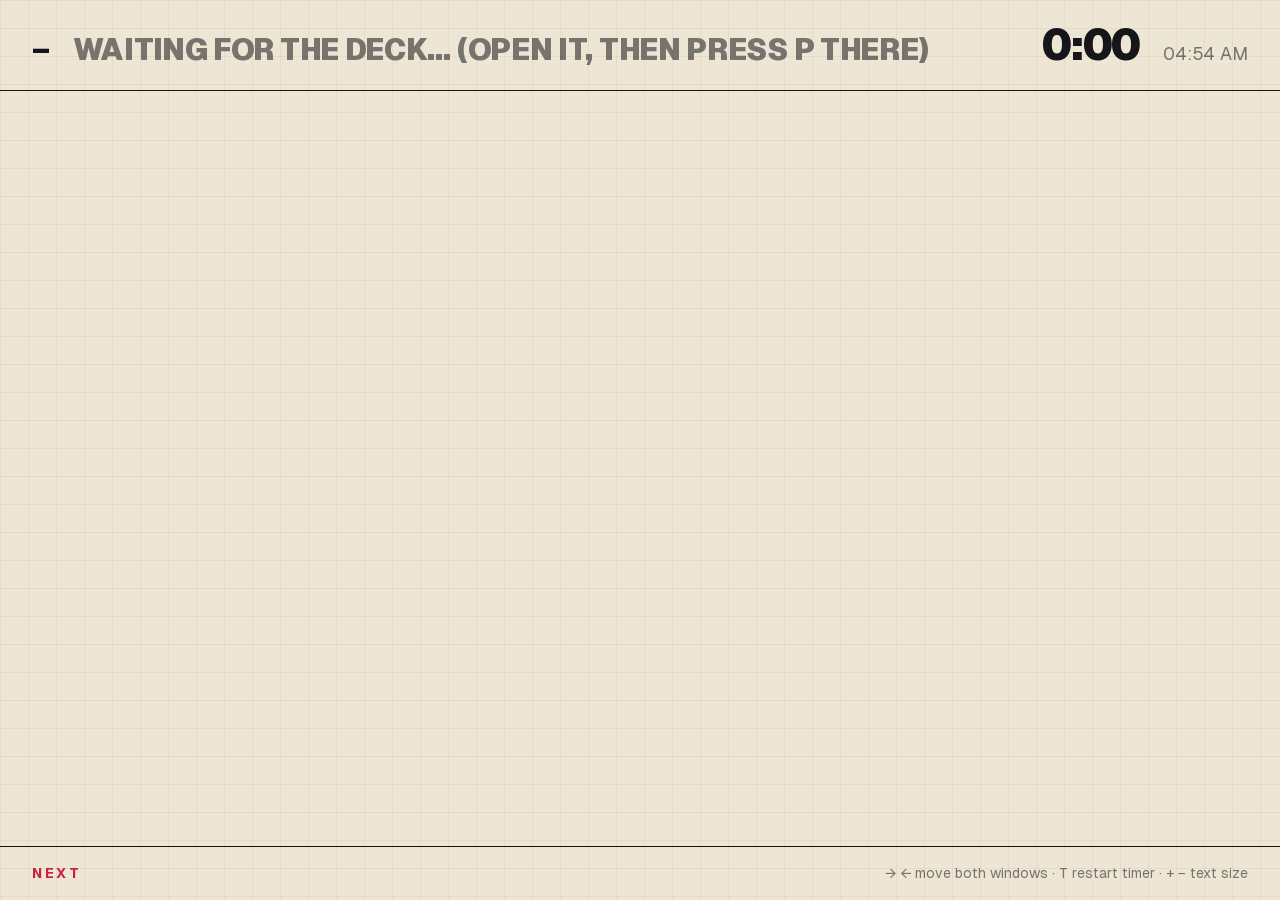
==== presenter.html @ 5114ce72 "Presenter view (P): notes from a local notes.md, kept in step with the deck Co-Authored-By: Claude O" ====
<!doctype html>
<html lang="en">
<head>
  <meta charset="utf-8">
  <meta name="viewport" content="width=device-width, initial-scale=1">
  <meta name="robots" content="noindex">
  <title>Working Drawings · notes</title>
  <link rel="stylesheet" href="css/geist.css">
  <style>
    :root { --paper: #EDE6D5; --card: #f7f3e8; --ink: #16161A; --red: #C8223F; --soft: rgba(22, 22, 26, .55); }
    * { box-sizing: border-box; }
    html, body { margin: 0; height: 100%; }
    body { background: var(--paper); color: var(--ink); font-family: "Geist", system-ui, sans-serif; display: grid; grid-template-rows: auto 1fr auto; min-height: 100vh;
      background-image: linear-gradient(rgba(200, 34, 63, .07) 1px, transparent 1px), linear-gradient(90deg, rgba(200, 34, 63, .07) 1px, transparent 1px); background-size: 28px 28px; }
    header, footer { display: flex; align-items: baseline; gap: 24px; padding: 18px 32px; }
    header { border-bottom: 1.5px solid var(--ink); }
    footer { border-top: 1.5px solid var(--ink); font-size: 20px; }
    .lbl { font-weight: 700; font-size: 14px; letter-spacing: .18em; text-transform: uppercase; color: var(--red); }
    .num { font-weight: 900; font-size: 30px; letter-spacing: -.02em; }
    .title { font-weight: 900; font-size: 30px; letter-spacing: -.01em; text-transform: uppercase; flex: 1; }
    .app { font-weight: 700; font-size: 14px; letter-spacing: .14em; text-transform: uppercase; background: var(--red); color: var(--card); padding: 5px 9px; }
    .app:empty { display: none; }
    .timer { font-weight: 900; font-size: 44px; font-variant-numeric: tabular-nums; letter-spacing: -.02em; }
    .timer.over { color: var(--red); }
    .plan { font-size: 15px; color: var(--soft); font-variant-numeric: tabular-nums; }
    .clock { font-size: 18px; color: var(--soft); font-variant-numeric: tabular-nums; }
    main { overflow: auto; padding: 28px 32px 36px; }
    #notes { max-width: 980px; font-size: var(--fs, 30px); line-height: 1.35; }
    #notes p { margin: 0 0 .6em; }
    #notes ul { margin: 0 0 .6em; padding-left: 1.1em; }
    #notes li { margin: 0 0 .35em; }
    #notes li::marker { color: var(--red); }
    #notes blockquote { margin: .2em 0 .7em; padding: .35em .7em; background: var(--card); border-left: 5px solid var(--red); font-weight: 700; box-shadow: 0 6px 14px -8px rgba(40, 30, 20, .3); }
    #notes .act { display: inline-block; font-size: .62em; font-weight: 700; letter-spacing: .12em; text-transform: uppercase; color: var(--card); background: var(--ink); padding: .25em .55em; vertical-align: .18em; margin-right: .3em; }
    #notes .none { color: var(--soft); font-size: 22px; }
    .next { flex: 1; } .next b { font-weight: 800; text-transform: uppercase; letter-spacing: .02em; }
    .help { font-size: 14px; color: var(--soft); }
    .wait { color: var(--soft); }
  </style>
</head>
<body>
  <header>
    <span class="num" id="num">–</span>
    <span class="title" id="title"><span class="wait">Waiting for the deck… (open it, then press P there)</span></span>
    <span class="app" id="app"></span>
    <span class="plan" id="plan"></span>
    <span class="timer" id="timer">0:00</span>
    <span class="clock" id="clock"></span>
  </header>
  <main><div id="notes"></div></main>
  <footer>
    <span class="lbl">Next</span><span class="next" id="next"></span>
    <span class="help">→ ← move both windows · T restart timer · + − text size</span>
  </footer>
<script>
(function () {
  "use strict";
  // notes.md: one "## <sheet number> · <name> · <seconds> s" section per sheet. Cues as "- " bullets,
  // "> " for lines to say exactly, [square brackets] for actions. Reread on every sheet change.
  const $ = (id) => document.getElementById(id);
  const esc = (s) => s.replace(/[&<>"]/g, (c) => ({ "&": "&amp;", "<": "&lt;", ">": "&gt;", '"': "&quot;" }[c]));
  const inline = (s) => esc(s)
    .replace(/\[([^\]]+)\]/g, '<span class="act">$1</span>')
    .replace(/\*\*([^*]+)\*\*/g, "<b>$1</b>")
    .replace(/(^|[^*])\*([^*]+)\*/g, "$1<i>$2</i>");
  function render(md) {
    const out = []; let list = false;
    for (const raw of md.split("\n")) {
      const line = raw.trimEnd();
      const li = /^\s*[-*] (.*)/.exec(line), q = /^> ?(.*)/.exec(line);
      if (li) { if (!list) { out.push("<ul>"); list = true; } out.push(`<li>${inline(li[1])}</li>`); continue; }
      if (list) { out.push("</ul>"); list = false; }
      if (q) out.push(`<blockquote>${inline(q[1])}</blockquote>`);
      else if (line.trim()) out.push(`<p>${inline(line)}</p>`);
    }
    if (list) out.push("</ul>");
    return out.join("");
  }
  function parse(text) {
    const secs = {}; let curN = null, buf = [], budget = {};
    const flush = () => { if (curN !== null) secs[curN] = buf.join("\n"); };
    for (const line of text.split("\n")) {
      const m = /^##\s+(\d+)\b(.*)$/.exec(line);
      if (m) { flush(); curN = +m[1]; buf = []; const t = /(\d+)\s*s\b/.exec(m[2]); if (t) budget[curN] = +t[1]; continue; }
      if (/^#\s/.test(line)) { flush(); curN = null; continue; }
      if (curN !== null) buf.push(line);
    }
    flush();
    return { secs, budget };
  }

  let notes = { secs: {}, budget: {} }, state = null, t0 = null, fs = 30;
  try { fs = +localStorage.getItem("wd-notes-fs") || 30; } catch (e) { /* */ }
  document.documentElement.style.setProperty("--fs", fs + "px");

  async function load() {
    try {
      const r = await fetch("notes.md?" + Date.now(), { cache: "no-store" });
      if (!r.ok) throw new Error(r.status);
      notes = parse(await r.text());
    } catch (e) { notes = { secs: {}, budget: {}, missing: true }; }
  }
  function paint() {
    if (!state) return;
    $("num").textContent = state.n ? `${state.n} / ${state.main}` : "Appendix";
    $("title").textContent = state.title;
    $("app").textContent = state.app ? { clip: "walk on the page", live: "app on the page", recording: "recording on the page", full: "app full screen" }[state.app] || state.app : "";
    $("next").innerHTML = state.next ? `<b>${esc(state.next)}</b>` : "—";
    const body = state.n && notes.secs[state.n];
    $("notes").innerHTML = notes.missing ? '<p class="none">No notes.md found next to the deck (it is only on the presenter\'s laptop; serve the deck with ./serve.sh).</p>'
      : body && body.trim() ? render(body) : '<p class="none">No notes for this sheet.</p>';
    let plan = 0; for (let i = 1; i <= (state.n || 0); i++) plan += notes.budget[i] || 0;
    $("plan").textContent = plan ? `plan ${mmss(plan)}` : "";
  }
  const mmss = (s) => `${Math.floor(s / 60)}:${String(Math.floor(s % 60)).padStart(2, "0")}`;
  function tick() {
    const el = t0 ? (Date.now() - t0) / 1000 : 0;
    $("timer").textContent = mmss(el);
    let total = 0; for (const k in notes.budget) total += notes.budget[k];
    $("timer").classList.toggle("over", total > 0 && el > total);
    $("clock").textContent = new Date().toLocaleTimeString([], { hour: "2-digit", minute: "2-digit" });
  }
  setInterval(tick, 500); tick();

  const chan = new BroadcastChannel("working-drawings");
  chan.onmessage = async ({ data }) => {
    if (!data.state) return;
    const prev = state; state = data.state;
    if (!t0 && prev && prev.cur === 0 && state.cur > 0) t0 = Date.now();   // the timer starts when the cover is left
    if (!prev || prev.cur !== state.cur) await load();
    paint();
  };
  load().then(() => chan.postMessage({ hello: true }));

  const FWD = ["ArrowRight", "ArrowLeft", "ArrowUp", "ArrowDown", "PageUp", "PageDown", " ", "Enter", "Escape", "Home", "End", "Backspace", "a", "i", "l"];
  addEventListener("keydown", (e) => {
    if (e.metaKey || e.ctrlKey || e.altKey) return;
    const k = e.key.length === 1 ? e.key.toLowerCase() : e.key;
    if (k === "t") { t0 = Date.now(); return; }
    if (k === "+" || k === "=" || k === "-") {
      fs = Math.max(18, Math.min(56, fs + (k === "-" ? -2 : 2)));
      document.documentElement.style.setProperty("--fs", fs + "px");
      try { localStorage.setItem("wd-notes-fs", fs); } catch (_) { /* */ }
      return;
    }
    if (FWD.includes(k)) { e.preventDefault(); chan.postMessage({ key: k, shift: e.shiftKey }); }
  });
})();
</script>
</body>
</html>
---- css/geist.css ----
@font-face{font-family:"Geist";src:url([data-uri]) format("woff2");font-weight:100 900;font-style:normal;font-display:block}
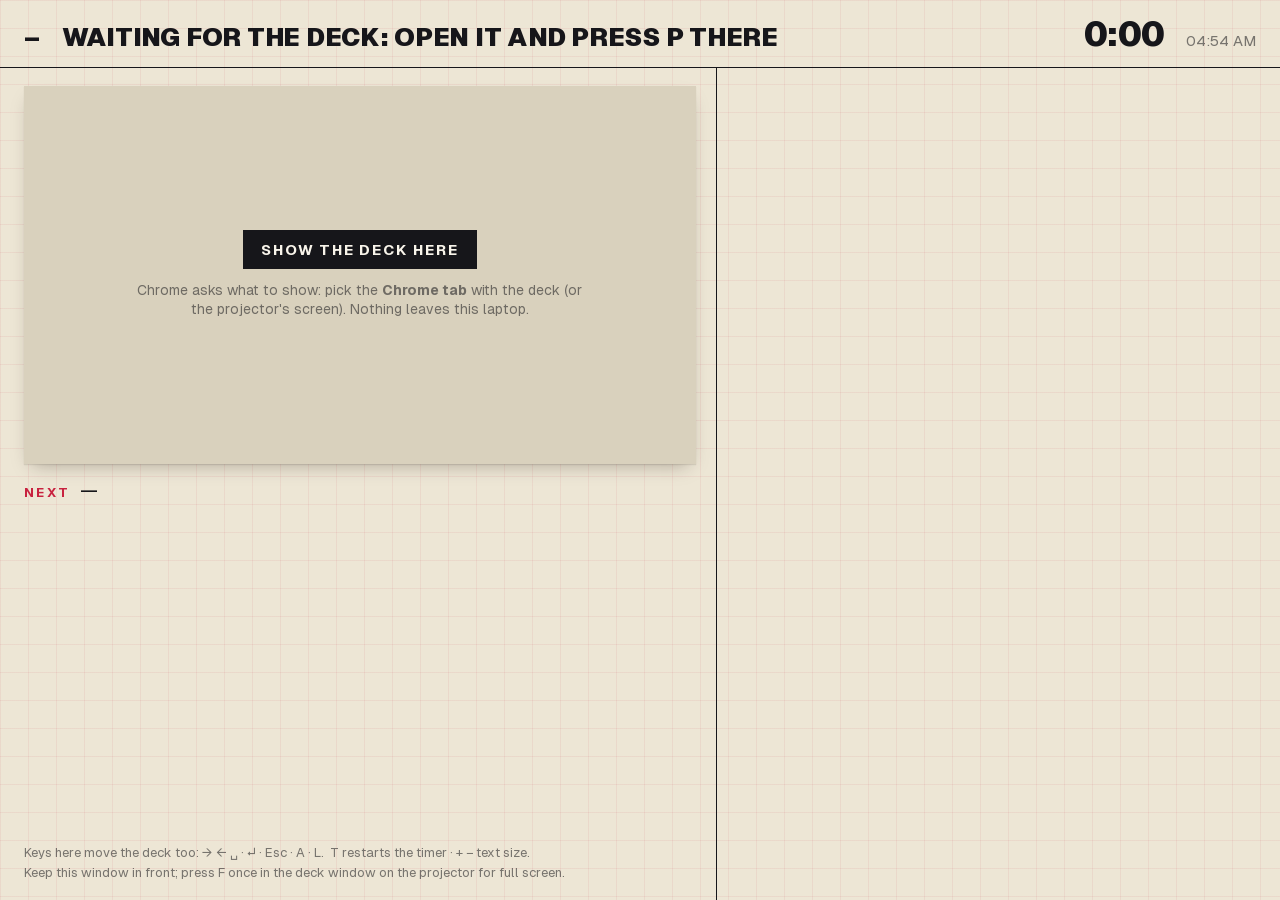
==== commit 3eab53d9: "Presenter view (experimental): P opens a window with a live copy of the deck, notes and a timer Self" ====
--- a/presenter.html
+++ b/presenter.html
@@ -4,70 +4,78 @@
   <meta charset="utf-8">
   <meta name="viewport" content="width=device-width, initial-scale=1">
   <meta name="robots" content="noindex">
-  <title>Working Drawings · notes</title>
+  <title>Working Drawings · presenter</title>
   <link rel="stylesheet" href="css/geist.css">
+  <!-- Presenter view (experimental). Opened from the deck with P, on this laptop only.
+       To remove it: delete this file and js/presenter-hook.js, and the <script> line for the hook in index.html. -->
   <style>
-    :root { --paper: #EDE6D5; --card: #f7f3e8; --ink: #16161A; --red: #C8223F; --soft: rgba(22, 22, 26, .55); }
+    :root { --paper: #EDE6D5; --card: #f8f4ea; --ink: #16161A; --red: #C8223F; --soft: rgba(22, 22, 26, .55); }
     * { box-sizing: border-box; }
     html, body { margin: 0; height: 100%; }
-    body { background: var(--paper); color: var(--ink); font-family: "Geist", system-ui, sans-serif; display: grid; grid-template-rows: auto 1fr auto; min-height: 100vh;
+    body { background: var(--paper); color: var(--ink); font-family: "Geist", system-ui, sans-serif; display: grid; grid-template-rows: auto 1fr; height: 100vh; overflow: hidden;
       background-image: linear-gradient(rgba(200, 34, 63, .07) 1px, transparent 1px), linear-gradient(90deg, rgba(200, 34, 63, .07) 1px, transparent 1px); background-size: 28px 28px; }
-    header, footer { display: flex; align-items: baseline; gap: 24px; padding: 18px 32px; }
-    header { border-bottom: 1.5px solid var(--ink); }
-    footer { border-top: 1.5px solid var(--ink); font-size: 20px; }
-    .lbl { font-weight: 700; font-size: 14px; letter-spacing: .18em; text-transform: uppercase; color: var(--red); }
-    .num { font-weight: 900; font-size: 30px; letter-spacing: -.02em; }
-    .title { font-weight: 900; font-size: 30px; letter-spacing: -.01em; text-transform: uppercase; flex: 1; }
-    .app { font-weight: 700; font-size: 14px; letter-spacing: .14em; text-transform: uppercase; background: var(--red); color: var(--card); padding: 5px 9px; }
-    .app:empty { display: none; }
-    .timer { font-weight: 900; font-size: 44px; font-variant-numeric: tabular-nums; letter-spacing: -.02em; }
+    header { display: flex; align-items: baseline; gap: 22px; padding: 14px 24px 12px; border-bottom: 1.5px solid var(--ink); }
+    .num { font-weight: 900; font-size: 26px; font-variant-numeric: tabular-nums; }
+    .title { flex: 1; font-weight: 900; font-size: 26px; text-transform: uppercase; letter-spacing: -.01em; }
+    .timer { font-weight: 900; font-size: 34px; font-variant-numeric: tabular-nums; }
     .timer.over { color: var(--red); }
-    .plan { font-size: 15px; color: var(--soft); font-variant-numeric: tabular-nums; }
-    .clock { font-size: 18px; color: var(--soft); font-variant-numeric: tabular-nums; }
-    main { overflow: auto; padding: 28px 32px 36px; }
-    #notes { max-width: 980px; font-size: var(--fs, 30px); line-height: 1.35; }
-    #notes p { margin: 0 0 .6em; }
-    #notes ul { margin: 0 0 .6em; padding-left: 1.1em; }
-    #notes li { margin: 0 0 .35em; }
+    .plan, .clock { font-size: 15px; color: var(--soft); font-variant-numeric: tabular-nums; }
+    main { display: grid; grid-template-columns: minmax(0, 56fr) minmax(0, 44fr); min-height: 0; }
+    .left { padding: 18px 20px 18px 24px; display: flex; flex-direction: column; gap: 14px; min-height: 0; border-right: 1.5px solid var(--ink); }
+    .screen { position: relative; aspect-ratio: 16 / 9; width: 100%; background: #d9d1bd; box-shadow: 0 1px 1px rgba(40, 30, 20, .1), 0 8px 18px -8px rgba(40, 30, 20, .35); }
+    .screen video { position: absolute; inset: 0; width: 100%; height: 100%; object-fit: contain; background: #111; }
+    .screen video[hidden] { display: none; }
+    .screen .start { position: absolute; inset: 0; display: flex; flex-direction: column; align-items: center; justify-content: center; gap: 12px; text-align: center; padding: 20px; }
+    .screen .start[hidden] { display: none; }
+    .btn { border: 0; background: var(--ink); color: var(--card); padding: 12px 18px; font: 700 15px/1 "Geist", system-ui, sans-serif; letter-spacing: .12em; text-transform: uppercase; cursor: pointer; }
+    .hint { font-size: 14px; color: var(--soft); max-width: 460px; line-height: 1.4; }
+    .lbl { font-weight: 700; font-size: 13px; letter-spacing: .18em; text-transform: uppercase; color: var(--red); }
+    .next { font-size: 20px; } .next b { font-weight: 800; text-transform: uppercase; }
+    .keys { margin-top: auto; font-size: 13px; color: var(--soft); line-height: 1.5; }
+    .right { overflow: auto; padding: 22px 28px 40px; min-height: 0; }
+    #notes { font-size: var(--fs, 24px); line-height: 1.42; max-width: 760px; }
+    #notes h2 { font-size: .62em; font-weight: 700; letter-spacing: .16em; text-transform: uppercase; color: var(--red); margin: 1.1em 0 .5em; }
+    #notes h2:first-child { margin-top: 0; }
+    #notes p { margin: 0 0 .65em; }
+    #notes ul { margin: 0 0 .65em; padding-left: 1.1em; }
     #notes li::marker { color: var(--red); }
-    #notes blockquote { margin: .2em 0 .7em; padding: .35em .7em; background: var(--card); border-left: 5px solid var(--red); font-weight: 700; box-shadow: 0 6px 14px -8px rgba(40, 30, 20, .3); }
-    #notes .act { display: inline-block; font-size: .62em; font-weight: 700; letter-spacing: .12em; text-transform: uppercase; color: var(--card); background: var(--ink); padding: .25em .55em; vertical-align: .18em; margin-right: .3em; }
-    #notes .none { color: var(--soft); font-size: 22px; }
-    .next { flex: 1; } .next b { font-weight: 800; text-transform: uppercase; letter-spacing: .02em; }
-    .help { font-size: 14px; color: var(--soft); }
-    .wait { color: var(--soft); }
+    #notes blockquote { margin: .2em 0 .7em; padding: .35em .7em; background: var(--card); border-left: 5px solid var(--red); font-weight: 700; }
+    #notes .act { display: inline-block; font-size: .62em; font-weight: 700; letter-spacing: .1em; text-transform: uppercase; color: var(--card); background: var(--ink); padding: .25em .55em; vertical-align: .2em; }
+    #notes .none { color: var(--soft); font-size: 18px; }
   </style>
 </head>
 <body>
   <header>
     <span class="num" id="num">–</span>
-    <span class="title" id="title"><span class="wait">Waiting for the deck… (open it, then press P there)</span></span>
-    <span class="app" id="app"></span>
+    <span class="title" id="title">Waiting for the deck: open it and press P there</span>
     <span class="plan" id="plan"></span>
     <span class="timer" id="timer">0:00</span>
     <span class="clock" id="clock"></span>
   </header>
-  <main><div id="notes"></div></main>
-  <footer>
-    <span class="lbl">Next</span><span class="next" id="next"></span>
-    <span class="help">→ ← move both windows · T restart timer · + − text size</span>
-  </footer>
+  <main>
+    <section class="left">
+      <div class="screen">
+        <video id="mirror" autoplay muted playsinline hidden></video>
+        <div class="start" id="start">
+          <button class="btn" id="share">Show the deck here</button>
+          <div class="hint">Chrome asks what to show: pick the <b>Chrome tab</b> with the deck (or the projector's screen). Nothing leaves this laptop.</div>
+        </div>
+      </div>
+      <div class="next"><span class="lbl">Next</span>&nbsp; <span id="next">—</span></div>
+      <div class="keys">Keys here move the deck too: → ← ␣ · ↵ · Esc · A · L. &nbsp;T restarts the timer · + − text size.<br>Keep this window in front; press F once in the deck window on the projector for full screen.</div>
+    </section>
+    <section class="right"><div id="notes"></div></section>
+  </main>
 <script>
 (function () {
   "use strict";
-  // notes.md: one "## <sheet number> · <name> · <seconds> s" section per sheet. Cues as "- " bullets,
-  // "> " for lines to say exactly, [square brackets] for actions. Reread on every sheet change.
   const $ = (id) => document.getElementById(id);
   const esc = (s) => s.replace(/[&<>"]/g, (c) => ({ "&": "&amp;", "<": "&lt;", ">": "&gt;", '"': "&quot;" }[c]));
-  const inline = (s) => esc(s)
-    .replace(/\[([^\]]+)\]/g, '<span class="act">$1</span>')
-    .replace(/\*\*([^*]+)\*\*/g, "<b>$1</b>")
-    .replace(/(^|[^*])\*([^*]+)\*/g, "$1<i>$2</i>");
+  const inline = (s) => esc(s).replace(/\[([^\]]+)\]/g, '<span class="act">$1</span>').replace(/\*\*([^*]+)\*\*/g, "<b>$1</b>").replace(/(^|[^*])\*([^*]+)\*/g, "$1<i>$2</i>");
   function render(md) {
     const out = []; let list = false;
     for (const raw of md.split("\n")) {
-      const line = raw.trimEnd();
-      const li = /^\s*[-*] (.*)/.exec(line), q = /^> ?(.*)/.exec(line);
+      const line = raw.trimEnd(), li = /^\s*[-*] (.*)/.exec(line), q = /^> ?(.*)/.exec(line);
       if (li) { if (!list) { out.push("<ul>"); list = true; } out.push(`<li>${inline(li[1])}</li>`); continue; }
       if (list) { out.push("</ul>"); list = false; }
       if (q) out.push(`<blockquote>${inline(q[1])}</blockquote>`);
@@ -76,71 +84,87 @@
     if (list) out.push("</ul>");
     return out.join("");
   }
+  // notes.md is matched to sheets by heading name, not number; a heading that names no sheet
+  // (say, "Atlas") belongs to the sheet above it
+  const ALIAS = [["cover", ["cover", "working drawings"]], ["origin", ["two conversations"]], ["prompt", ["prompt"]], ["dayafter", ["day after"]],
+    ["contact", ["experiments"]], ["hours", ["hours"]], ["scarce", ["scarce"]], ["data", ["data is the interface", "data"]],
+    ["plan", ["asks of us", "for the plan"]], ["end", ["thank you"]], ["meta", ["this deck"]], ["index", ["appendix"]]];
   function parse(text) {
-    const secs = {}; let curN = null, buf = [], budget = {};
-    const flush = () => { if (curN !== null) secs[curN] = buf.join("\n"); };
+    const by = {}, secs = {}; let key = null, cur = null;
     for (const line of text.split("\n")) {
-      const m = /^##\s+(\d+)\b(.*)$/.exec(line);
-      if (m) { flush(); curN = +m[1]; buf = []; const t = /(\d+)\s*s\b/.exec(m[2]); if (t) budget[curN] = +t[1]; continue; }
-      if (/^#\s/.test(line)) { flush(); curN = null; continue; }
-      if (curN !== null) buf.push(line);
+      const m = /^##\s+(.*)$/.exec(line);
+      if (m) {
+        const head = m[1], name = head.replace(/^[\d.]+\s*·\s*/, "").replace(/\s*·\s*\d+\s*s\s*$/, "").trim(), low = name.toLowerCase();
+        const sec = /·\s*(\d+)\s*s\s*$/.exec(head);
+        const hit = ALIAS.find(([, al]) => al.some((a) => low.includes(a)));
+        if (hit) key = hit[0];
+        if (!key) continue;
+        cur = { name, lines: [] };
+        (by[key] = by[key] || []).push(cur);
+        secs[key] = (secs[key] || 0) + (sec ? +sec[1] : 0);
+        continue;
+      }
+      if (cur) cur.lines.push(line);
     }
-    flush();
-    return { secs, budget };
+    return { by, secs };
   }
-
-  let notes = { secs: {}, budget: {} }, state = null, t0 = null, fs = 30;
-  try { fs = +localStorage.getItem("wd-notes-fs") || 30; } catch (e) { /* */ }
+  let notes = { by: {}, secs: {} }, missing = false, state = null, t0 = null, fs = 24;
+  try { fs = +localStorage.getItem("wd-presenter-fs") || 24; } catch (e) { /* */ }
   document.documentElement.style.setProperty("--fs", fs + "px");
-
   async function load() {
-    try {
-      const r = await fetch("notes.md?" + Date.now(), { cache: "no-store" });
-      if (!r.ok) throw new Error(r.status);
-      notes = parse(await r.text());
-    } catch (e) { notes = { secs: {}, budget: {}, missing: true }; }
+    try { const r = await fetch("notes.md?" + Date.now(), { cache: "no-store" }); if (!r.ok) throw 0; notes = parse(await r.text()); missing = false; }
+    catch (e) { missing = true; }
   }
+  const mmss = (s) => `${Math.floor(s / 60)}:${String(Math.floor(s % 60)).padStart(2, "0")}`;
+  const ORDER = ALIAS.map(([k]) => k);
   function paint() {
     if (!state) return;
     $("num").textContent = state.n ? `${state.n} / ${state.main}` : "Appendix";
-    $("title").textContent = state.title;
-    $("app").textContent = state.app ? { clip: "walk on the page", live: "app on the page", recording: "recording on the page", full: "app full screen" }[state.app] || state.app : "";
+    $("title").textContent = state.name;
     $("next").innerHTML = state.next ? `<b>${esc(state.next)}</b>` : "—";
-    const body = state.n && notes.secs[state.n];
-    $("notes").innerHTML = notes.missing ? '<p class="none">No notes.md found next to the deck (it is only on the presenter\'s laptop; serve the deck with ./serve.sh).</p>'
-      : body && body.trim() ? render(body) : '<p class="none">No notes for this sheet.</p>';
-    let plan = 0; for (let i = 1; i <= (state.n || 0); i++) plan += notes.budget[i] || 0;
+    const secs = notes.by[state.key];
+    $("notes").innerHTML = missing ? '<p class="none">No notes.md next to the deck. It stays on this laptop; serve the deck with ./serve.sh.</p>'
+      : secs ? secs.map((s, i) => (secs.length > 1 || i ? `<h2>${esc(s.name)}</h2>` : "") + render(s.lines.join("\n"))).join("")
+      : '<p class="none">No notes for this sheet.</p>';
+    let plan = 0; const upto = ORDER.indexOf(state.key);
+    for (const k of ORDER.slice(0, upto + 1)) plan += notes.secs[k] || 0;
     $("plan").textContent = plan ? `plan ${mmss(plan)}` : "";
+    document.querySelector(".right").scrollTop = 0;
   }
-  const mmss = (s) => `${Math.floor(s / 60)}:${String(Math.floor(s % 60)).padStart(2, "0")}`;
   function tick() {
     const el = t0 ? (Date.now() - t0) / 1000 : 0;
-    $("timer").textContent = mmss(el);
-    let total = 0; for (const k in notes.budget) total += notes.budget[k];
-    $("timer").classList.toggle("over", total > 0 && el > total);
+    let total = 0; for (const k in notes.secs) total += notes.secs[k];
+    $("timer").textContent = mmss(el); $("timer").classList.toggle("over", total > 0 && el > total);
     $("clock").textContent = new Date().toLocaleTimeString([], { hour: "2-digit", minute: "2-digit" });
   }
   setInterval(tick, 500); tick();
-
-  const chan = new BroadcastChannel("working-drawings");
+  const chan = new BroadcastChannel("working-drawings-presenter");
   chan.onmessage = async ({ data }) => {
     if (!data.state) return;
     const prev = state; state = data.state;
-    if (!t0 && prev && prev.cur === 0 && state.cur > 0) t0 = Date.now();   // the timer starts when the cover is left
-    if (!prev || prev.cur !== state.cur) await load();
+    if (!t0 && prev && prev.cur === 0 && state.cur > 0) t0 = Date.now();   // the timer starts when you leave the cover
+    if (!prev || prev.cur !== state.cur) await load();                     // edits to notes.md show up at the next sheet
     paint();
   };
   load().then(() => chan.postMessage({ hello: true }));
-
-  const FWD = ["ArrowRight", "ArrowLeft", "ArrowUp", "ArrowDown", "PageUp", "PageDown", " ", "Enter", "Escape", "Home", "End", "Backspace", "a", "i", "l"];
+  // the live copy: Chrome's own tab capture, so live apps and videos show exactly as projected
+  async function share() {
+    try {
+      const stream = await navigator.mediaDevices.getDisplayMedia({ video: { displaySurface: "browser", frameRate: 30 }, audio: false, selfBrowserSurface: "exclude", preferCurrentTab: false });
+      const v = $("mirror"); v.srcObject = stream; v.hidden = false; $("start").hidden = true;
+      stream.getVideoTracks()[0].addEventListener("ended", () => { v.hidden = true; $("start").hidden = false; });
+    } catch (e) { /* cancelled */ }
+  }
+  $("share").onclick = share;
+  const FWD = ["ArrowRight", "ArrowLeft", "ArrowUp", "ArrowDown", "PageUp", "PageDown", " ", "Enter", "Escape", "Home", "End", "Backspace", "a", "i", "l", "h"];
   addEventListener("keydown", (e) => {
     if (e.metaKey || e.ctrlKey || e.altKey) return;
     const k = e.key.length === 1 ? e.key.toLowerCase() : e.key;
     if (k === "t") { t0 = Date.now(); return; }
     if (k === "+" || k === "=" || k === "-") {
-      fs = Math.max(18, Math.min(56, fs + (k === "-" ? -2 : 2)));
+      fs = Math.max(16, Math.min(48, fs + (k === "-" ? -2 : 2)));
       document.documentElement.style.setProperty("--fs", fs + "px");
-      try { localStorage.setItem("wd-notes-fs", fs); } catch (_) { /* */ }
+      try { localStorage.setItem("wd-presenter-fs", fs); } catch (_) { /* */ }
       return;
     }
     if (FWD.includes(k)) { e.preventDefault(); chan.postMessage({ key: k, shift: e.shiftKey }); }
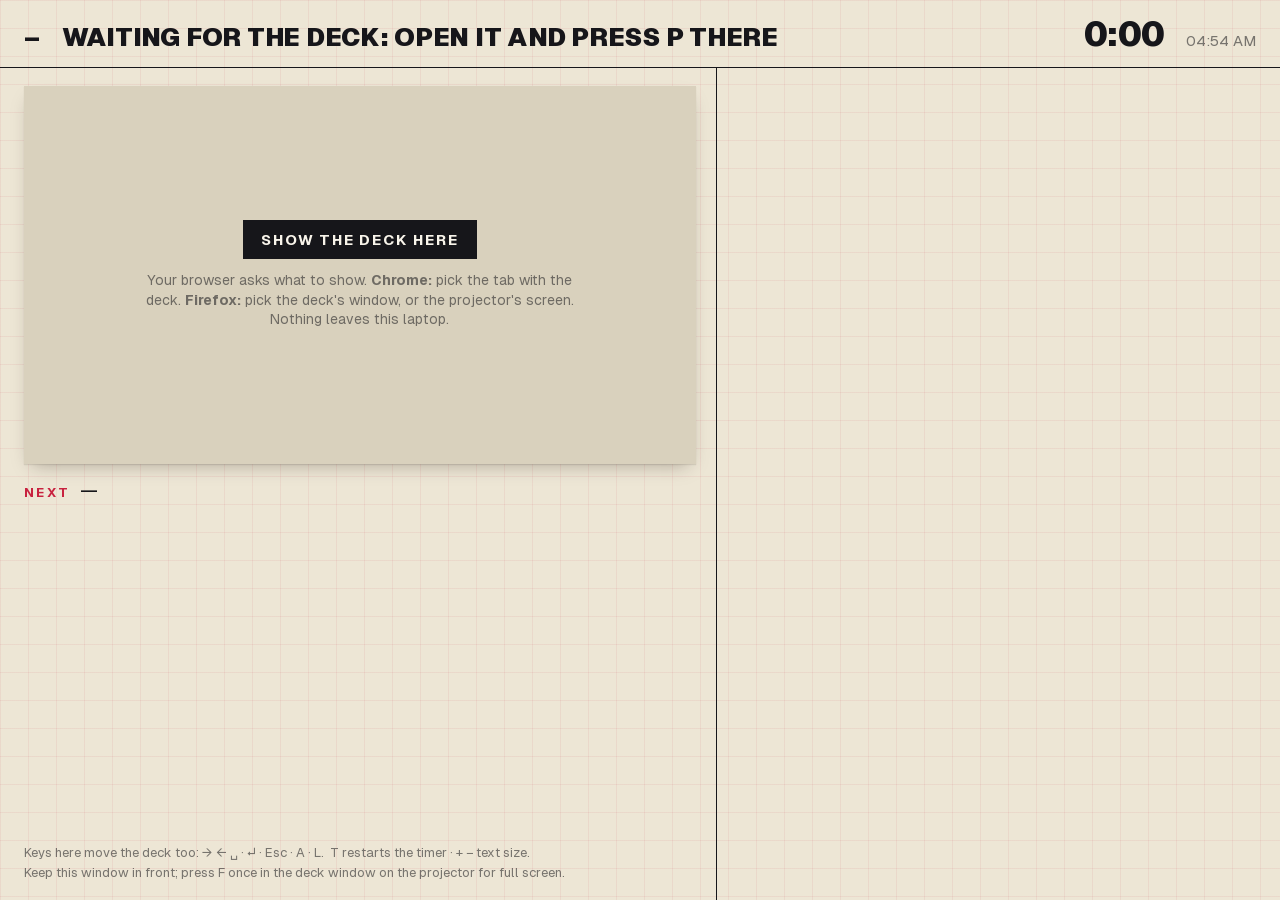
==== commit f4bbf5be: "Presenter view: sharing instructions for Firefox too, and say why sharing failed Co-Authored-By: Cla" ====
--- a/presenter.html
+++ b/presenter.html
@@ -58,7 +58,7 @@
         <video id="mirror" autoplay muted playsinline hidden></video>
         <div class="start" id="start">
           <button class="btn" id="share">Show the deck here</button>
-          <div class="hint">Chrome asks what to show: pick the <b>Chrome tab</b> with the deck (or the projector's screen). Nothing leaves this laptop.</div>
+          <div class="hint" id="hint">Your browser asks what to show. <b>Chrome:</b> pick the tab with the deck. <b>Firefox:</b> pick the deck's window, or the projector's screen. Nothing leaves this laptop.</div>
         </div>
       </div>
       <div class="next"><span class="lbl">Next</span>&nbsp; <span id="next">—</span></div>
@@ -153,7 +153,14 @@
       const stream = await navigator.mediaDevices.getDisplayMedia({ video: { displaySurface: "browser", frameRate: 30 }, audio: false, selfBrowserSurface: "exclude", preferCurrentTab: false });
       const v = $("mirror"); v.srcObject = stream; v.hidden = false; $("start").hidden = true;
       stream.getVideoTracks()[0].addEventListener("ended", () => { v.hidden = true; $("start").hidden = false; });
-    } catch (e) { /* cancelled */ }
+    } catch (e) {
+      // say why, so it can be fixed before the talk instead of guessed at
+      const firefox = /firefox/i.test(navigator.userAgent);
+      $("hint").innerHTML = e.name === "NotAllowedError" && firefox
+        ? "Firefox was not allowed to share the screen. On a Mac: System Settings → Privacy &amp; Security → <b>Screen &amp; System Audio Recording</b> → switch on Firefox, quit and reopen Firefox, then try again."
+        : e.name === "NotAllowedError" ? "Sharing was cancelled or not allowed. Try again, and pick the deck."
+        : `Sharing did not start (${esc(e.name || "error")}). Try again, and pick the deck.`;
+    }
   }
   $("share").onclick = share;
   const FWD = ["ArrowRight", "ArrowLeft", "ArrowUp", "ArrowDown", "PageUp", "PageDown", " ", "Enter", "Escape", "Home", "End", "Backspace", "a", "i", "l", "h"];
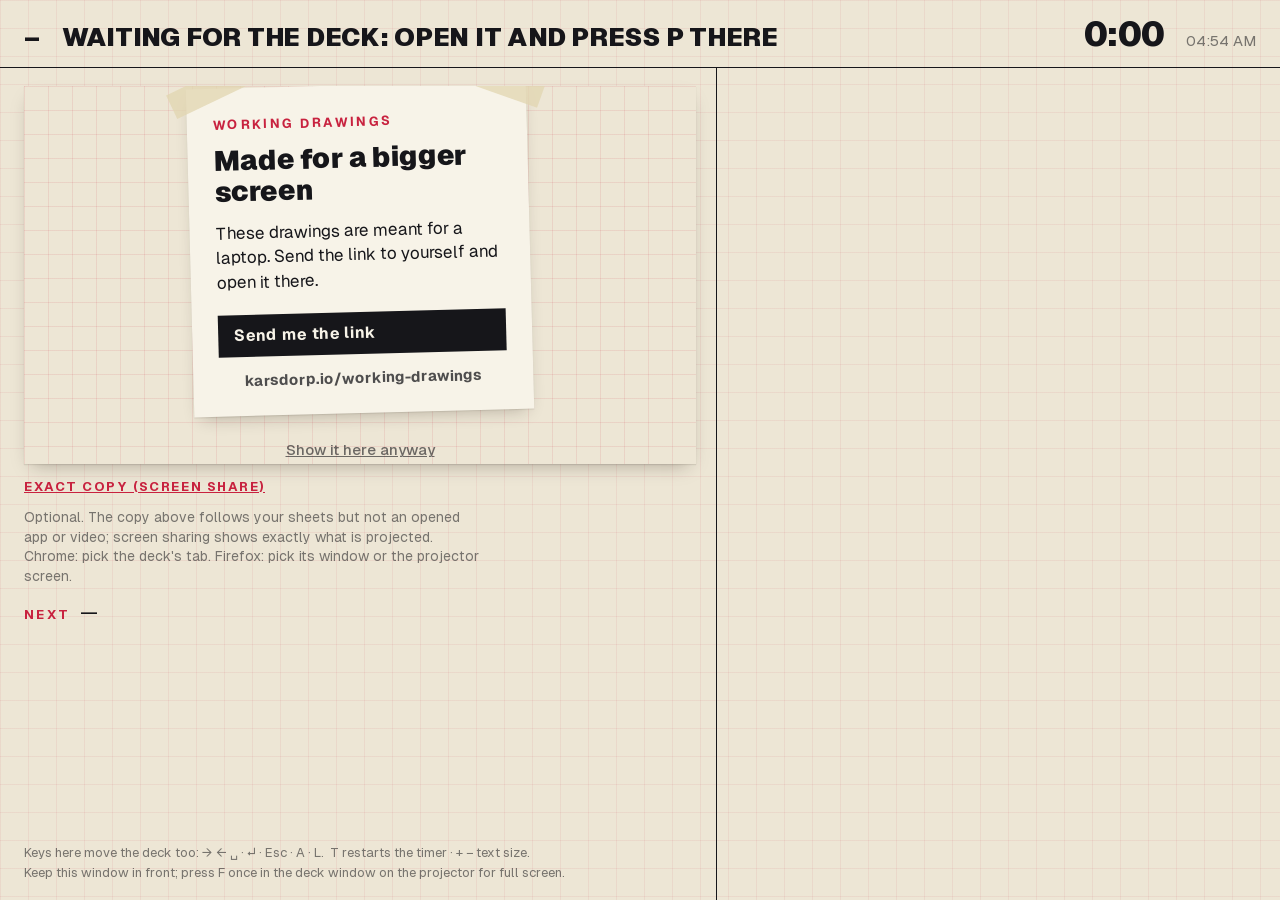
==== commit b3396c0f: "Presenter view: a copy of the deck that follows along, no screen sharing needed Screen sharing stays" ====
--- a/presenter.html
+++ b/presenter.html
@@ -23,10 +23,11 @@
     main { display: grid; grid-template-columns: minmax(0, 56fr) minmax(0, 44fr); min-height: 0; }
     .left { padding: 18px 20px 18px 24px; display: flex; flex-direction: column; gap: 14px; min-height: 0; border-right: 1.5px solid var(--ink); }
     .screen { position: relative; aspect-ratio: 16 / 9; width: 100%; background: #d9d1bd; box-shadow: 0 1px 1px rgba(40, 30, 20, .1), 0 8px 18px -8px rgba(40, 30, 20, .35); }
+    .screen iframe { position: absolute; inset: 0; width: 100%; height: 100%; border: 0; pointer-events: none; }
     .screen video { position: absolute; inset: 0; width: 100%; height: 100%; object-fit: contain; background: #111; }
     .screen video[hidden] { display: none; }
-    .screen .start { position: absolute; inset: 0; display: flex; flex-direction: column; align-items: center; justify-content: center; gap: 12px; text-align: center; padding: 20px; }
-    .screen .start[hidden] { display: none; }
+    .share { display: flex; align-items: baseline; gap: 12px; flex-wrap: wrap; }
+    .share button { border: 0; background: none; padding: 0; font: 700 13px/1.4 "Geist", system-ui, sans-serif; letter-spacing: .12em; text-transform: uppercase; color: var(--red); cursor: pointer; text-decoration: underline; }
     .btn { border: 0; background: var(--ink); color: var(--card); padding: 12px 18px; font: 700 15px/1 "Geist", system-ui, sans-serif; letter-spacing: .12em; text-transform: uppercase; cursor: pointer; }
     .hint { font-size: 14px; color: var(--soft); max-width: 460px; line-height: 1.4; }
     .lbl { font-weight: 700; font-size: 13px; letter-spacing: .18em; text-transform: uppercase; color: var(--red); }
@@ -55,12 +56,10 @@
   <main>
     <section class="left">
       <div class="screen">
+        <iframe id="copy" src="index.html?mirror" title="The deck, following along" tabindex="-1"></iframe>
         <video id="mirror" autoplay muted playsinline hidden></video>
-        <div class="start" id="start">
-          <button class="btn" id="share">Show the deck here</button>
-          <div class="hint" id="hint">Your browser asks what to show. <b>Chrome:</b> pick the tab with the deck. <b>Firefox:</b> pick the deck's window, or the projector's screen. Nothing leaves this laptop.</div>
-        </div>
       </div>
+      <div class="share"><button id="share">Exact copy (screen share)</button><span class="hint" id="hint">Optional. The copy above follows your sheets but not an opened app or video; screen sharing shows exactly what is projected. Chrome: pick the deck's tab. Firefox: pick its window or the projector screen.</span></div>
       <div class="next"><span class="lbl">Next</span>&nbsp; <span id="next">—</span></div>
       <div class="keys">Keys here move the deck too: → ← ␣ · ↵ · Esc · A · L. &nbsp;T restarts the timer · + − text size.<br>Keep this window in front; press F once in the deck window on the projector for full screen.</div>
     </section>
@@ -149,10 +148,13 @@
   load().then(() => chan.postMessage({ hello: true }));
   // the live copy: Chrome's own tab capture, so live apps and videos show exactly as projected
   async function share() {
+    $("hint").textContent = "Waiting for your browser's sharing dialog (near the address bar)…";
     try {
       const stream = await navigator.mediaDevices.getDisplayMedia({ video: { displaySurface: "browser", frameRate: 30 }, audio: false, selfBrowserSurface: "exclude", preferCurrentTab: false });
-      const v = $("mirror"); v.srcObject = stream; v.hidden = false; $("start").hidden = true;
-      stream.getVideoTracks()[0].addEventListener("ended", () => { v.hidden = true; $("start").hidden = false; });
+      const v = $("mirror"); v.srcObject = stream; v.hidden = false; v.play().catch(() => {});
+      $("share").textContent = "Stop screen share"; $("share").onclick = () => stream.getTracks().forEach((t) => t.stop());
+      $("hint").textContent = "Showing exactly what is projected.";
+      stream.getVideoTracks()[0].addEventListener("ended", () => { v.hidden = true; v.srcObject = null; $("share").textContent = "Exact copy (screen share)"; $("share").onclick = share; $("hint").textContent = "Screen share stopped; the copy follows your sheets again."; });
     } catch (e) {
       // say why, so it can be fixed before the talk instead of guessed at
       const firefox = /firefox/i.test(navigator.userAgent);
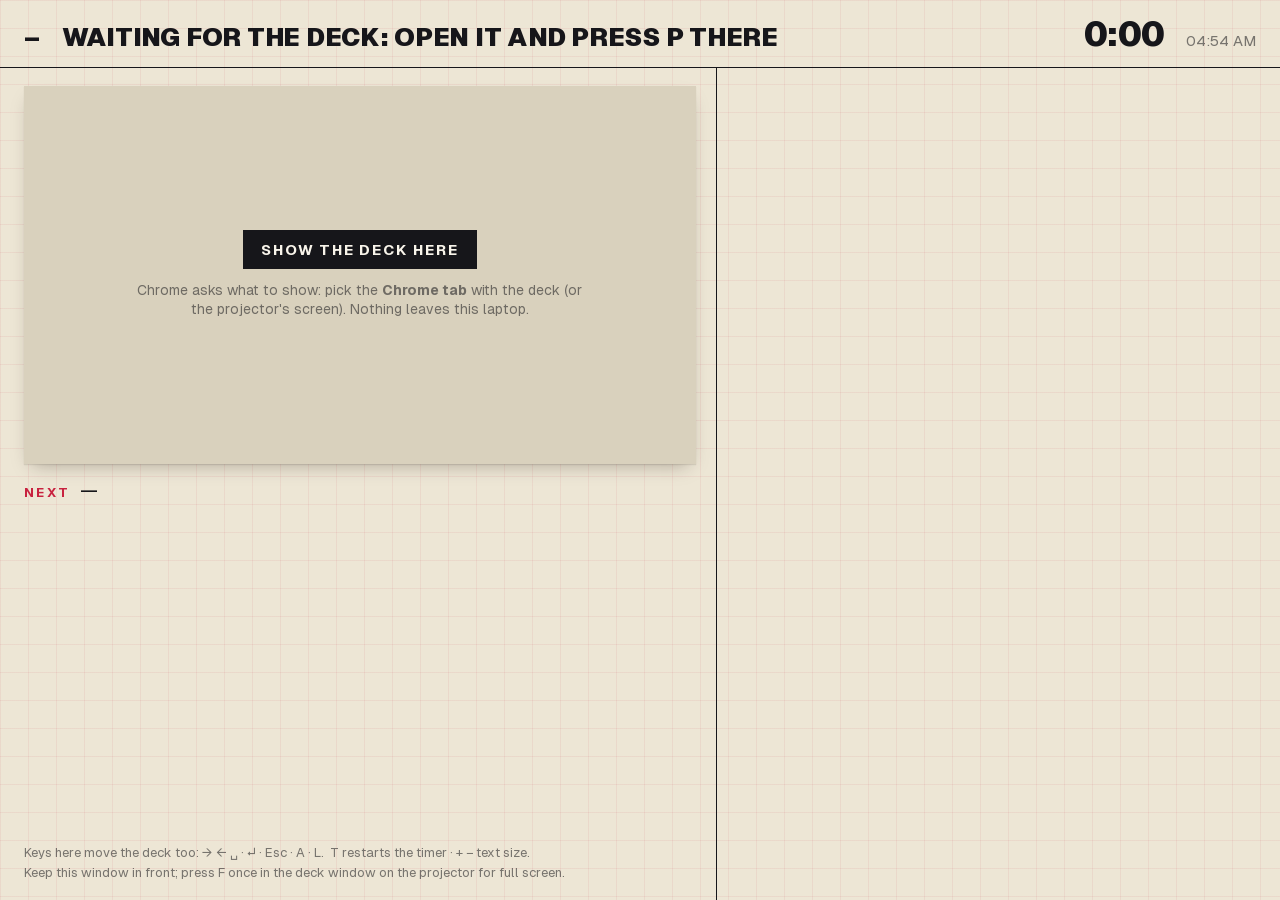
==== commit a6f7f158: "Revert "Presenter view: sharing instructions for Firefox too, and say why sharing failed" This rever" ====
--- a/presenter.html
+++ b/presenter.html
@@ -23,11 +23,10 @@
     main { display: grid; grid-template-columns: minmax(0, 56fr) minmax(0, 44fr); min-height: 0; }
     .left { padding: 18px 20px 18px 24px; display: flex; flex-direction: column; gap: 14px; min-height: 0; border-right: 1.5px solid var(--ink); }
     .screen { position: relative; aspect-ratio: 16 / 9; width: 100%; background: #d9d1bd; box-shadow: 0 1px 1px rgba(40, 30, 20, .1), 0 8px 18px -8px rgba(40, 30, 20, .35); }
-    .screen iframe { position: absolute; inset: 0; width: 100%; height: 100%; border: 0; pointer-events: none; }
     .screen video { position: absolute; inset: 0; width: 100%; height: 100%; object-fit: contain; background: #111; }
     .screen video[hidden] { display: none; }
-    .share { display: flex; align-items: baseline; gap: 12px; flex-wrap: wrap; }
-    .share button { border: 0; background: none; padding: 0; font: 700 13px/1.4 "Geist", system-ui, sans-serif; letter-spacing: .12em; text-transform: uppercase; color: var(--red); cursor: pointer; text-decoration: underline; }
+    .screen .start { position: absolute; inset: 0; display: flex; flex-direction: column; align-items: center; justify-content: center; gap: 12px; text-align: center; padding: 20px; }
+    .screen .start[hidden] { display: none; }
     .btn { border: 0; background: var(--ink); color: var(--card); padding: 12px 18px; font: 700 15px/1 "Geist", system-ui, sans-serif; letter-spacing: .12em; text-transform: uppercase; cursor: pointer; }
     .hint { font-size: 14px; color: var(--soft); max-width: 460px; line-height: 1.4; }
     .lbl { font-weight: 700; font-size: 13px; letter-spacing: .18em; text-transform: uppercase; color: var(--red); }
@@ -56,10 +55,12 @@
   <main>
     <section class="left">
       <div class="screen">
-        <iframe id="copy" src="index.html?mirror" title="The deck, following along" tabindex="-1"></iframe>
         <video id="mirror" autoplay muted playsinline hidden></video>
+        <div class="start" id="start">
+          <button class="btn" id="share">Show the deck here</button>
+          <div class="hint">Chrome asks what to show: pick the <b>Chrome tab</b> with the deck (or the projector's screen). Nothing leaves this laptop.</div>
+        </div>
       </div>
-      <div class="share"><button id="share">Exact copy (screen share)</button><span class="hint" id="hint">Optional. The copy above follows your sheets but not an opened app or video; screen sharing shows exactly what is projected. Chrome: pick the deck's tab. Firefox: pick its window or the projector screen.</span></div>
       <div class="next"><span class="lbl">Next</span>&nbsp; <span id="next">—</span></div>
       <div class="keys">Keys here move the deck too: → ← ␣ · ↵ · Esc · A · L. &nbsp;T restarts the timer · + − text size.<br>Keep this window in front; press F once in the deck window on the projector for full screen.</div>
     </section>
@@ -148,21 +149,11 @@
   load().then(() => chan.postMessage({ hello: true }));
   // the live copy: Chrome's own tab capture, so live apps and videos show exactly as projected
   async function share() {
-    $("hint").textContent = "Waiting for your browser's sharing dialog (near the address bar)…";
     try {
       const stream = await navigator.mediaDevices.getDisplayMedia({ video: { displaySurface: "browser", frameRate: 30 }, audio: false, selfBrowserSurface: "exclude", preferCurrentTab: false });
-      const v = $("mirror"); v.srcObject = stream; v.hidden = false; v.play().catch(() => {});
-      $("share").textContent = "Stop screen share"; $("share").onclick = () => stream.getTracks().forEach((t) => t.stop());
-      $("hint").textContent = "Showing exactly what is projected.";
-      stream.getVideoTracks()[0].addEventListener("ended", () => { v.hidden = true; v.srcObject = null; $("share").textContent = "Exact copy (screen share)"; $("share").onclick = share; $("hint").textContent = "Screen share stopped; the copy follows your sheets again."; });
-    } catch (e) {
-      // say why, so it can be fixed before the talk instead of guessed at
-      const firefox = /firefox/i.test(navigator.userAgent);
-      $("hint").innerHTML = e.name === "NotAllowedError" && firefox
-        ? "Firefox was not allowed to share the screen. On a Mac: System Settings → Privacy &amp; Security → <b>Screen &amp; System Audio Recording</b> → switch on Firefox, quit and reopen Firefox, then try again."
-        : e.name === "NotAllowedError" ? "Sharing was cancelled or not allowed. Try again, and pick the deck."
-        : `Sharing did not start (${esc(e.name || "error")}). Try again, and pick the deck.`;
-    }
+      const v = $("mirror"); v.srcObject = stream; v.hidden = false; $("start").hidden = true;
+      stream.getVideoTracks()[0].addEventListener("ended", () => { v.hidden = true; $("start").hidden = false; });
+    } catch (e) { /* cancelled */ }
   }
   $("share").onclick = share;
   const FWD = ["ArrowRight", "ArrowLeft", "ArrowUp", "ArrowDown", "PageUp", "PageDown", " ", "Enter", "Escape", "Home", "End", "Backspace", "a", "i", "l", "h"];
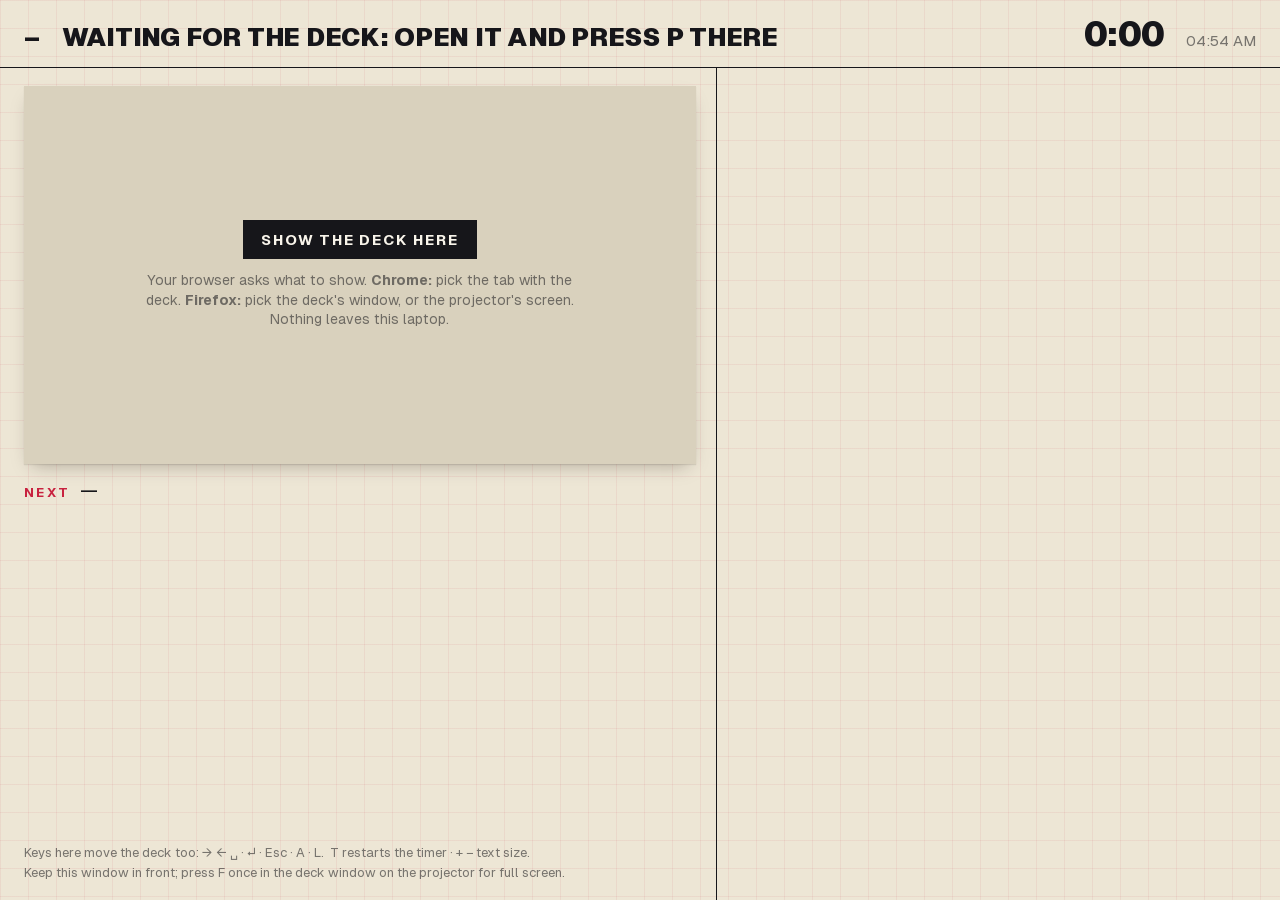
==== commit 9df3fc55: "Revert "Presenter view: a copy of the deck that follows along, no screen sharing needed" This revert" ====
--- a/presenter.html
+++ b/presenter.html
@@ -58,7 +58,7 @@
         <video id="mirror" autoplay muted playsinline hidden></video>
         <div class="start" id="start">
           <button class="btn" id="share">Show the deck here</button>
-          <div class="hint">Chrome asks what to show: pick the <b>Chrome tab</b> with the deck (or the projector's screen). Nothing leaves this laptop.</div>
+          <div class="hint" id="hint">Your browser asks what to show. <b>Chrome:</b> pick the tab with the deck. <b>Firefox:</b> pick the deck's window, or the projector's screen. Nothing leaves this laptop.</div>
         </div>
       </div>
       <div class="next"><span class="lbl">Next</span>&nbsp; <span id="next">—</span></div>
@@ -153,7 +153,14 @@
       const stream = await navigator.mediaDevices.getDisplayMedia({ video: { displaySurface: "browser", frameRate: 30 }, audio: false, selfBrowserSurface: "exclude", preferCurrentTab: false });
       const v = $("mirror"); v.srcObject = stream; v.hidden = false; $("start").hidden = true;
       stream.getVideoTracks()[0].addEventListener("ended", () => { v.hidden = true; $("start").hidden = false; });
-    } catch (e) { /* cancelled */ }
+    } catch (e) {
+      // say why, so it can be fixed before the talk instead of guessed at
+      const firefox = /firefox/i.test(navigator.userAgent);
+      $("hint").innerHTML = e.name === "NotAllowedError" && firefox
+        ? "Firefox was not allowed to share the screen. On a Mac: System Settings → Privacy &amp; Security → <b>Screen &amp; System Audio Recording</b> → switch on Firefox, quit and reopen Firefox, then try again."
+        : e.name === "NotAllowedError" ? "Sharing was cancelled or not allowed. Try again, and pick the deck."
+        : `Sharing did not start (${esc(e.name || "error")}). Try again, and pick the deck.`;
+    }
   }
   $("share").onclick = share;
   const FWD = ["ArrowRight", "ArrowLeft", "ArrowUp", "ArrowDown", "PageUp", "PageDown", " ", "Enter", "Escape", "Home", "End", "Backspace", "a", "i", "l", "h"];
